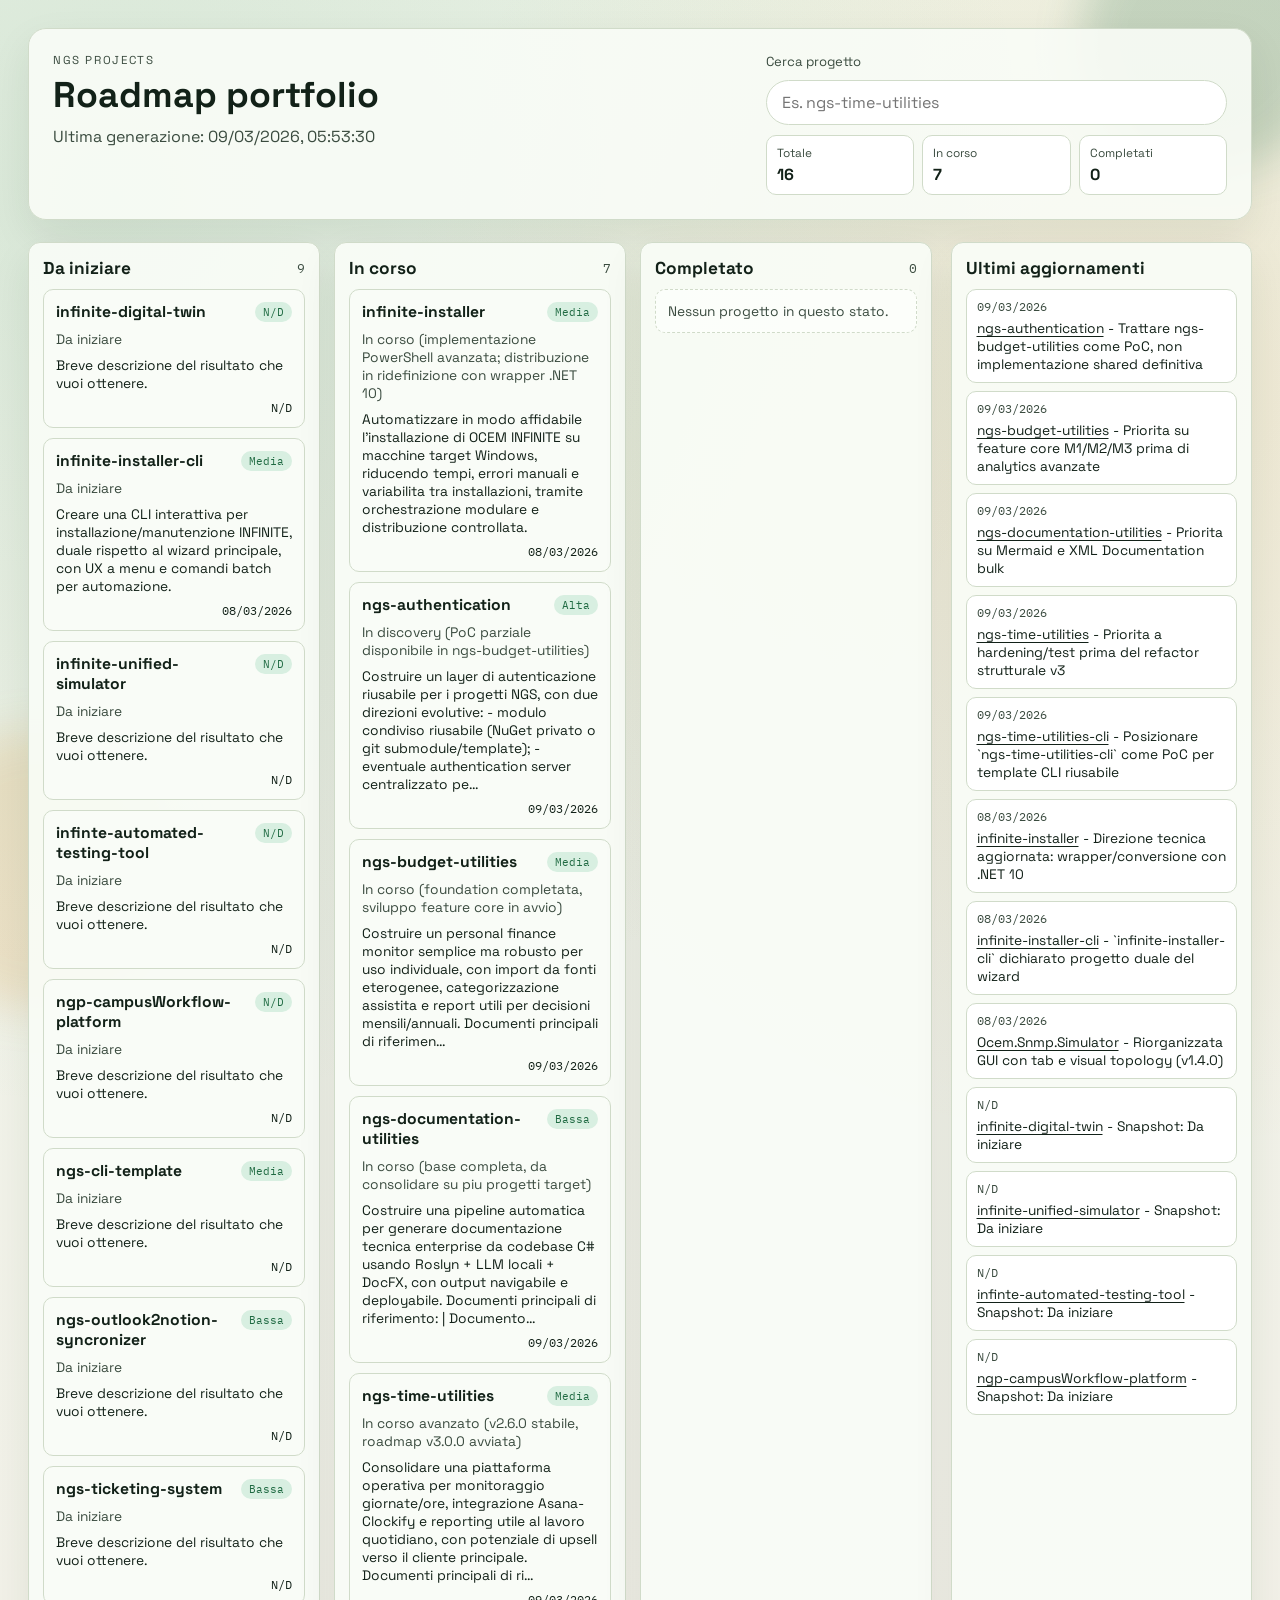
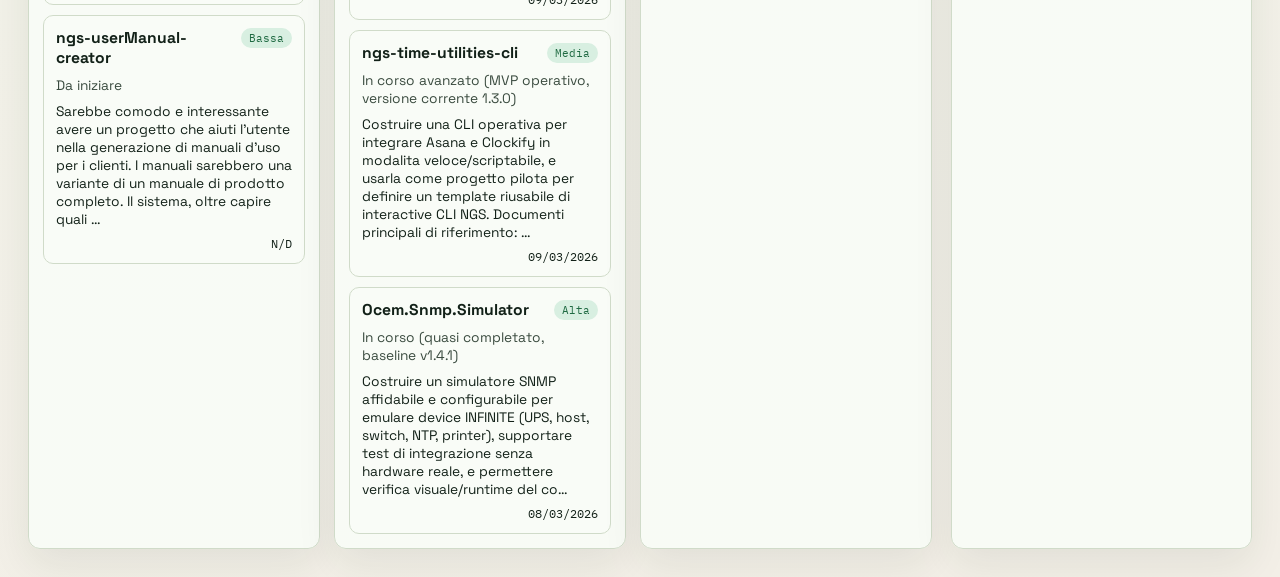
==== docs/index.html @ 1c03c7ab "Add GitHub Pages project dashboard and README-driven project pages" ====
<!doctype html>
<html lang="it">
<head>
  <meta charset="utf-8" />
  <meta name="viewport" content="width=device-width, initial-scale=1" />
  <title>NGS Projects - Home</title>
  <meta name="description" content="Panoramica progetti NGS con stato avanzamento e ultimi aggiornamenti." />
  <link rel="preconnect" href="https://fonts.googleapis.com" />
  <link rel="preconnect" href="https://fonts.gstatic.com" crossorigin />
  <link href="https://fonts.googleapis.com/css2?family=Space+Grotesk:wght@400;500;700&family=IBM+Plex+Mono:wght@400;500&display=swap" rel="stylesheet" />
  <link rel="stylesheet" href="./assets/styles.css" />
</head>
<body data-page="index">
  <div class="ambient ambient-top"></div>
  <div class="ambient ambient-bottom"></div>

  <header class="hero">
    <div>
      <p class="hero-kicker">NGS PROJECTS</p>
      <h1>Roadmap portfolio</h1>
      <p id="generated-at" class="hero-meta">Caricamento dati...</p>
    </div>
    <div class="hero-side">
      <label for="search-input" class="field-label">Cerca progetto</label>
      <input id="search-input" type="search" placeholder="Es. ngs-time-utilities" autocomplete="off" />
      <div class="stats" id="stats"></div>
    </div>
  </header>

  <main class="layout">
    <section class="columns">
      <article class="column" data-status="Da iniziare">
        <header class="column-header">
          <h2>Da iniziare</h2>
          <span class="count" id="count-da-iniziare">0</span>
        </header>
        <div class="cards" id="cards-da-iniziare"></div>
      </article>

      <article class="column" data-status="In corso">
        <header class="column-header">
          <h2>In corso</h2>
          <span class="count" id="count-in-corso">0</span>
        </header>
        <div class="cards" id="cards-in-corso"></div>
      </article>

      <article class="column" data-status="Completato">
        <header class="column-header">
          <h2>Completato</h2>
          <span class="count" id="count-completato">0</span>
        </header>
        <div class="cards" id="cards-completato"></div>
      </article>
    </section>

    <aside class="updates">
      <header class="updates-header">
        <h2>Ultimi aggiornamenti</h2>
      </header>
      <ol id="updates-list" class="updates-list"></ol>
    </aside>
  </main>

  <template id="project-card-template">
    <a class="project-card" href="#">
      <div class="project-top">
        <h3></h3>
        <span class="pill"></span>
      </div>
      <p class="project-status"></p>
      <p class="project-objective"></p>
      <div class="project-bottom">
        <span class="mono project-date"></span>
      </div>
    </a>
  </template>

  <script src="./assets/site.js"></script>
</body>
</html>
---- docs/assets/styles.css ----
:root {
  --bg-main: #eff5ea;
  --bg-accent: #f3efe7;
  --ink: #122118;
  --ink-soft: #3a4b3f;
  --line: #d0dbc9;
  --card: #f9fcf7;
  --highlight: #1f6a42;
  --highlight-soft: #d8efe1;
  --warn: #d7891d;
  --radius-lg: 18px;
  --radius-md: 12px;
  --shadow: 0 16px 40px rgba(23, 49, 31, 0.08);
}

* {
  box-sizing: border-box;
}

html,
body {
  margin: 0;
  padding: 0;
}

body {
  min-height: 100vh;
  font-family: "Space Grotesk", "Segoe UI", sans-serif;
  color: var(--ink);
  background:
    radial-gradient(circle at 9% 9%, rgba(70, 145, 97, 0.14), transparent 40%),
    radial-gradient(circle at 90% 18%, rgba(215, 137, 29, 0.12), transparent 36%),
    linear-gradient(170deg, var(--bg-main), var(--bg-accent));
  padding: 28px;
  position: relative;
  overflow-x: hidden;
}

a {
  color: inherit;
  text-decoration: none;
}

.ambient {
  position: fixed;
  pointer-events: none;
  z-index: -1;
  border-radius: 999px;
  filter: blur(22px);
}

.ambient-top {
  width: 260px;
  height: 260px;
  top: -90px;
  right: -60px;
  background: rgba(31, 106, 66, 0.2);
}

.ambient-bottom {
  width: 280px;
  height: 280px;
  left: -100px;
  bottom: -110px;
  background: rgba(215, 137, 29, 0.16);
}

.hero,
.detail-hero {
  border: 1px solid var(--line);
  border-radius: var(--radius-lg);
  background: rgba(249, 252, 247, 0.9);
  box-shadow: var(--shadow);
  padding: 24px;
}

.hero {
  display: grid;
  grid-template-columns: minmax(260px, 1.5fr) minmax(260px, 1fr);
  gap: 22px;
  margin-bottom: 22px;
}

.hero-kicker {
  margin: 0 0 8px;
  font-size: 0.72rem;
  letter-spacing: 0.14em;
  text-transform: uppercase;
  color: var(--ink-soft);
}

h1 {
  margin: 0;
  line-height: 1.1;
  font-size: clamp(1.8rem, 2.8vw, 2.6rem);
}

.hero-meta {
  margin: 12px 0 0;
  color: var(--ink-soft);
}

.hero-side {
  display: grid;
  gap: 10px;
  align-content: start;
}

.field-label {
  font-size: 0.82rem;
  color: var(--ink-soft);
}

#search-input {
  border: 1px solid var(--line);
  border-radius: 999px;
  padding: 11px 15px;
  font: inherit;
  background: #ffffff;
}

#search-input:focus {
  outline: 2px solid rgba(31, 106, 66, 0.25);
  border-color: var(--highlight);
}

.stats {
  display: grid;
  grid-template-columns: repeat(3, minmax(0, 1fr));
  gap: 8px;
}

.stat-chip {
  border: 1px solid var(--line);
  border-radius: 10px;
  background: #ffffff;
  padding: 9px 10px;
}

.stat-label {
  display: block;
  font-size: 0.74rem;
  color: var(--ink-soft);
}

.stat-value {
  display: block;
  margin-top: 4px;
  font-weight: 700;
}

.layout {
  display: grid;
  grid-template-columns: minmax(0, 3fr) minmax(260px, 1fr);
  gap: 18px;
}

.columns {
  display: grid;
  grid-template-columns: repeat(3, minmax(0, 1fr));
  gap: 14px;
}

.column,
.updates,
.markdown-shell,
.detail-side {
  border: 1px solid var(--line);
  border-radius: var(--radius-md);
  background: rgba(249, 252, 247, 0.92);
  box-shadow: var(--shadow);
  min-height: 120px;
}

.column {
  padding: 14px;
}

.column-header {
  display: flex;
  align-items: center;
  justify-content: space-between;
  margin-bottom: 10px;
}

.column-header h2,
.updates-header h2,
.markdown-shell h2,
.detail-side h2 {
  margin: 0;
  font-size: 1.08rem;
}

.count {
  font-family: "IBM Plex Mono", monospace;
  font-size: 0.84rem;
  color: var(--ink-soft);
}

.cards {
  display: grid;
  gap: 10px;
}

.project-card {
  border: 1px solid var(--line);
  border-radius: 10px;
  padding: 12px;
  background: var(--card);
  display: grid;
  gap: 8px;
  transition: transform 0.16s ease, border-color 0.16s ease, box-shadow 0.16s ease;
}

.project-card:hover {
  transform: translateY(-2px);
  border-color: var(--highlight);
  box-shadow: 0 10px 28px rgba(31, 106, 66, 0.12);
}

.project-top {
  display: flex;
  align-items: flex-start;
  justify-content: space-between;
  gap: 10px;
}

.project-top h3 {
  margin: 0;
  font-size: 0.98rem;
}

.pill {
  font-family: "IBM Plex Mono", monospace;
  font-size: 0.7rem;
  border-radius: 999px;
  background: var(--highlight-soft);
  color: var(--highlight);
  padding: 3px 8px;
  white-space: nowrap;
}

.project-status,
.project-objective {
  margin: 0;
  font-size: 0.86rem;
  color: var(--ink-soft);
}

.project-objective {
  color: var(--ink);
}

.project-bottom {
  display: flex;
  justify-content: flex-end;
}

.mono {
  font-family: "IBM Plex Mono", monospace;
  font-size: 0.75rem;
}

.updates {
  padding: 14px;
}

.updates-list {
  margin: 10px 0 0;
  padding: 0;
  list-style: none;
  display: grid;
  gap: 8px;
}

.update-item {
  border: 1px solid var(--line);
  border-radius: 10px;
  background: #ffffff;
  padding: 9px 10px;
}

.update-item a {
  text-decoration: underline;
  text-decoration-thickness: 1px;
  text-underline-offset: 3px;
}

.update-date {
  display: block;
  font-family: "IBM Plex Mono", monospace;
  font-size: 0.74rem;
  color: var(--ink-soft);
}

.update-summary {
  margin: 5px 0 0;
  font-size: 0.86rem;
}

.back-link {
  display: inline-block;
  font-size: 0.9rem;
  color: var(--highlight);
  margin-bottom: 12px;
}

.detail-meta {
  display: flex;
  flex-wrap: wrap;
  gap: 8px;
  margin-top: 12px;
}

.meta-pill {
  border: 1px solid var(--line);
  border-radius: 999px;
  padding: 4px 9px;
  font-size: 0.8rem;
  background: #ffffff;
}

.detail-layout {
  margin-top: 18px;
  display: grid;
  grid-template-columns: minmax(230px, 0.85fr) minmax(0, 2.2fr);
  gap: 14px;
}

.detail-side {
  padding: 14px;
  align-self: start;
}

.detail-side dl {
  margin: 10px 0 16px;
  display: grid;
  gap: 8px;
}

.detail-side dt {
  font-size: 0.74rem;
  color: var(--ink-soft);
}

.detail-side dd {
  margin: 2px 0 0;
  font-size: 0.9rem;
}

.latest-decision {
  border: 1px solid var(--line);
  border-radius: 10px;
  background: #ffffff;
  padding: 10px;
  font-size: 0.88rem;
  display: grid;
  gap: 6px;
}

.markdown-shell {
  padding: 16px;
}

.markdown-body {
  line-height: 1.65;
}

.markdown-body h1,
.markdown-body h2,
.markdown-body h3 {
  line-height: 1.25;
  margin-top: 1.4em;
  margin-bottom: 0.55em;
}

.markdown-body p,
.markdown-body ul,
.markdown-body ol,
.markdown-body table {
  margin-top: 0;
  margin-bottom: 1em;
}

.markdown-body table {
  width: 100%;
  border-collapse: collapse;
  display: block;
  overflow-x: auto;
}

.markdown-body th,
.markdown-body td {
  border: 1px solid var(--line);
  padding: 6px 8px;
  text-align: left;
  font-size: 0.9rem;
}

.markdown-body code {
  font-family: "IBM Plex Mono", monospace;
  background: rgba(31, 106, 66, 0.09);
  border-radius: 4px;
  padding: 1px 4px;
}

.markdown-body pre {
  overflow: auto;
  background: #102016;
  color: #e8f2ea;
  border-radius: 10px;
  padding: 12px;
}

.empty {
  border: 1px dashed var(--line);
  border-radius: 10px;
  padding: 12px;
  font-size: 0.86rem;
  color: var(--ink-soft);
  background: rgba(255, 255, 255, 0.55);
}

@keyframes rise-in {
  from {
    opacity: 0;
    transform: translateY(10px);
  }
  to {
    opacity: 1;
    transform: translateY(0);
  }
}

.column,
.updates,
.detail-side,
.markdown-shell {
  animation: rise-in 0.32s ease;
}

@media (max-width: 1200px) {
  .layout {
    grid-template-columns: 1fr;
  }

  .updates {
    order: -1;
  }
}

@media (max-width: 980px) {
  .hero {
    grid-template-columns: 1fr;
  }

  .columns {
    grid-template-columns: 1fr;
  }

  .detail-layout {
    grid-template-columns: 1fr;
  }
}

@media (max-width: 640px) {
  body {
    padding: 16px;
  }

  .hero,
  .detail-hero,
  .column,
  .updates,
  .detail-side,
  .markdown-shell {
    padding: 12px;
  }

  .stats {
    grid-template-columns: 1fr;
  }
}
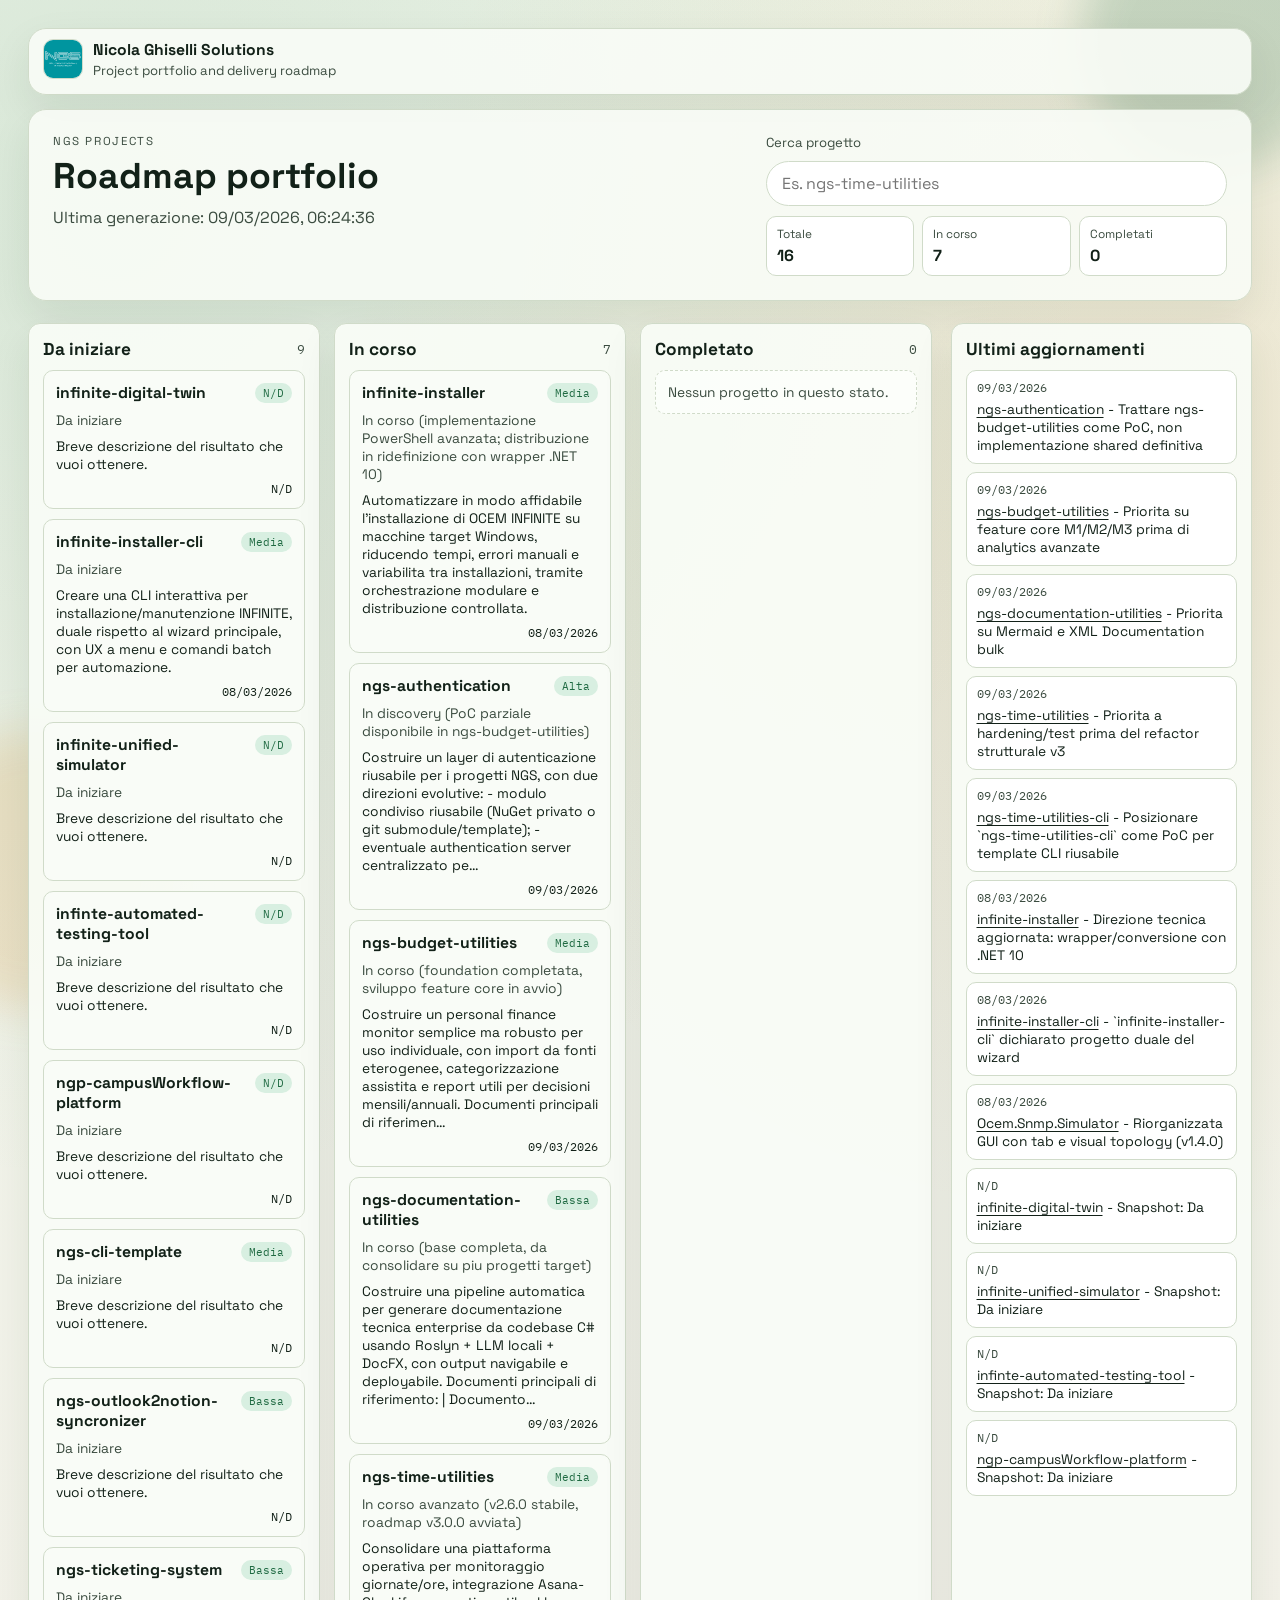
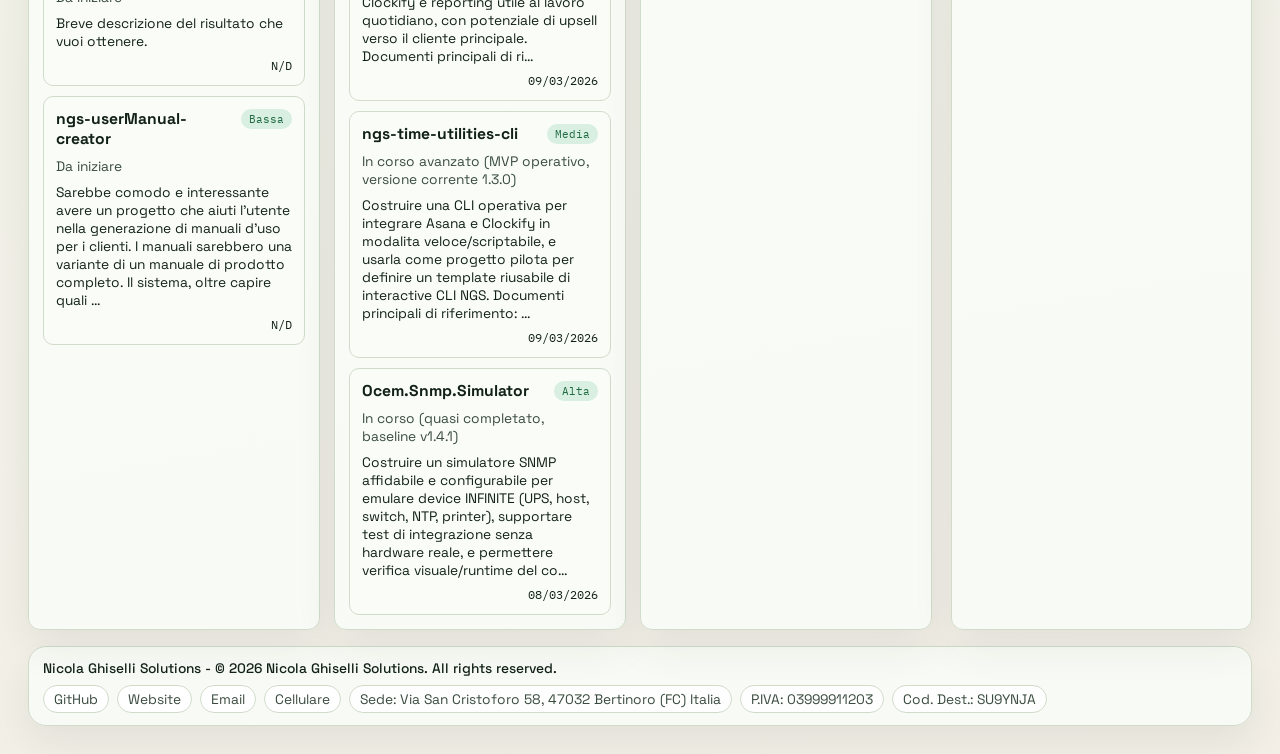
==== commit 8bb0c129: "- fixes github pages first version" ====
--- a/docs/index.html
+++ b/docs/index.html
@@ -13,6 +13,16 @@
 <body data-page="index">
   <div class="ambient ambient-top"></div>
   <div class="ambient ambient-bottom"></div>
+
+  <div class="brand-bar">
+    <a class="brand-link" href="./index.html">
+      <img id="brand-logo" class="brand-logo" src="./assets/ngs-mark.svg" alt="Logo" />
+      <div class="brand-text">
+        <strong id="brand-name">Nicola Ghiselli Solutions</strong>
+        <span id="brand-tagline">Project portfolio</span>
+      </div>
+    </a>
+  </div>
 
   <header class="hero">
     <div>
@@ -62,6 +72,11 @@
     </aside>
   </main>
 
+  <footer class="site-footer">
+    <div id="footer-company" class="footer-company"></div>
+    <div id="footer-links" class="footer-links"></div>
+  </footer>
+
   <template id="project-card-template">
     <a class="project-card" href="#">
       <div class="project-top">
@@ -76,6 +91,8 @@
     </a>
   </template>
 
+  <script src="./data/brand.js"></script>
+  <script src="./data/projects.js"></script>
   <script src="./assets/site.js"></script>
 </body>
 </html>
--- a/docs/assets/styles.css
+++ b/docs/assets/styles.css
@@ -65,12 +65,52 @@
   background: rgba(215, 137, 29, 0.16);
 }
 
+.brand-bar,
 .hero,
-.detail-hero {
+.detail-hero,
+.site-footer {
   border: 1px solid var(--line);
   border-radius: var(--radius-lg);
   background: rgba(249, 252, 247, 0.9);
   box-shadow: var(--shadow);
+}
+
+.brand-bar {
+  margin-bottom: 14px;
+  padding: 10px 14px;
+}
+
+.brand-link {
+  display: inline-flex;
+  align-items: center;
+  gap: 10px;
+}
+
+.brand-logo {
+  width: 40px;
+  height: 40px;
+  border-radius: 10px;
+  border: 1px solid var(--line);
+  background: #ffffff;
+  object-fit: contain;
+}
+
+.brand-text {
+  display: grid;
+  gap: 2px;
+}
+
+.brand-text strong {
+  font-size: 0.98rem;
+}
+
+.brand-text span {
+  font-size: 0.82rem;
+  color: var(--ink-soft);
+}
+
+.hero,
+.detail-hero {
   padding: 24px;
 }
 
@@ -412,6 +452,49 @@
   padding: 12px;
 }
 
+.site-footer {
+  margin-top: 16px;
+  padding: 12px 14px;
+  display: flex;
+  flex-wrap: wrap;
+  gap: 8px 14px;
+  align-items: center;
+  justify-content: space-between;
+  font-size: 0.86rem;
+  color: var(--ink-soft);
+}
+
+.footer-company {
+  font-weight: 500;
+  color: var(--ink);
+}
+
+.footer-links {
+  display: inline-flex;
+  flex-wrap: wrap;
+  gap: 8px;
+}
+
+.footer-link {
+  border: 1px solid var(--line);
+  border-radius: 999px;
+  padding: 4px 10px;
+  background: #ffffff;
+  color: var(--ink-soft);
+}
+
+.footer-link:hover {
+  color: var(--highlight);
+  border-color: var(--highlight);
+}
+
+.footer-item {
+  border: 1px solid var(--line);
+  border-radius: 999px;
+  padding: 4px 10px;
+  background: rgba(255, 255, 255, 0.75);
+  color: var(--ink-soft);
+}
 .empty {
   border: 1px dashed var(--line);
   border-radius: 10px;
@@ -432,10 +515,12 @@
   }
 }
 
+.brand-bar,
 .column,
 .updates,
 .detail-side,
-.markdown-shell {
+.markdown-shell,
+.site-footer {
   animation: rise-in 0.32s ease;
 }
 
@@ -466,6 +551,11 @@
 @media (max-width: 640px) {
   body {
     padding: 16px;
+  }
+
+  .brand-logo {
+    width: 34px;
+    height: 34px;
   }
 
   .hero,
@@ -473,11 +563,18 @@
   .column,
   .updates,
   .detail-side,
-  .markdown-shell {
+  .markdown-shell,
+  .site-footer {
     padding: 12px;
   }
 
   .stats {
     grid-template-columns: 1fr;
   }
-}
+
+  .site-footer {
+    align-items: flex-start;
+    flex-direction: column;
+  }
+}
+
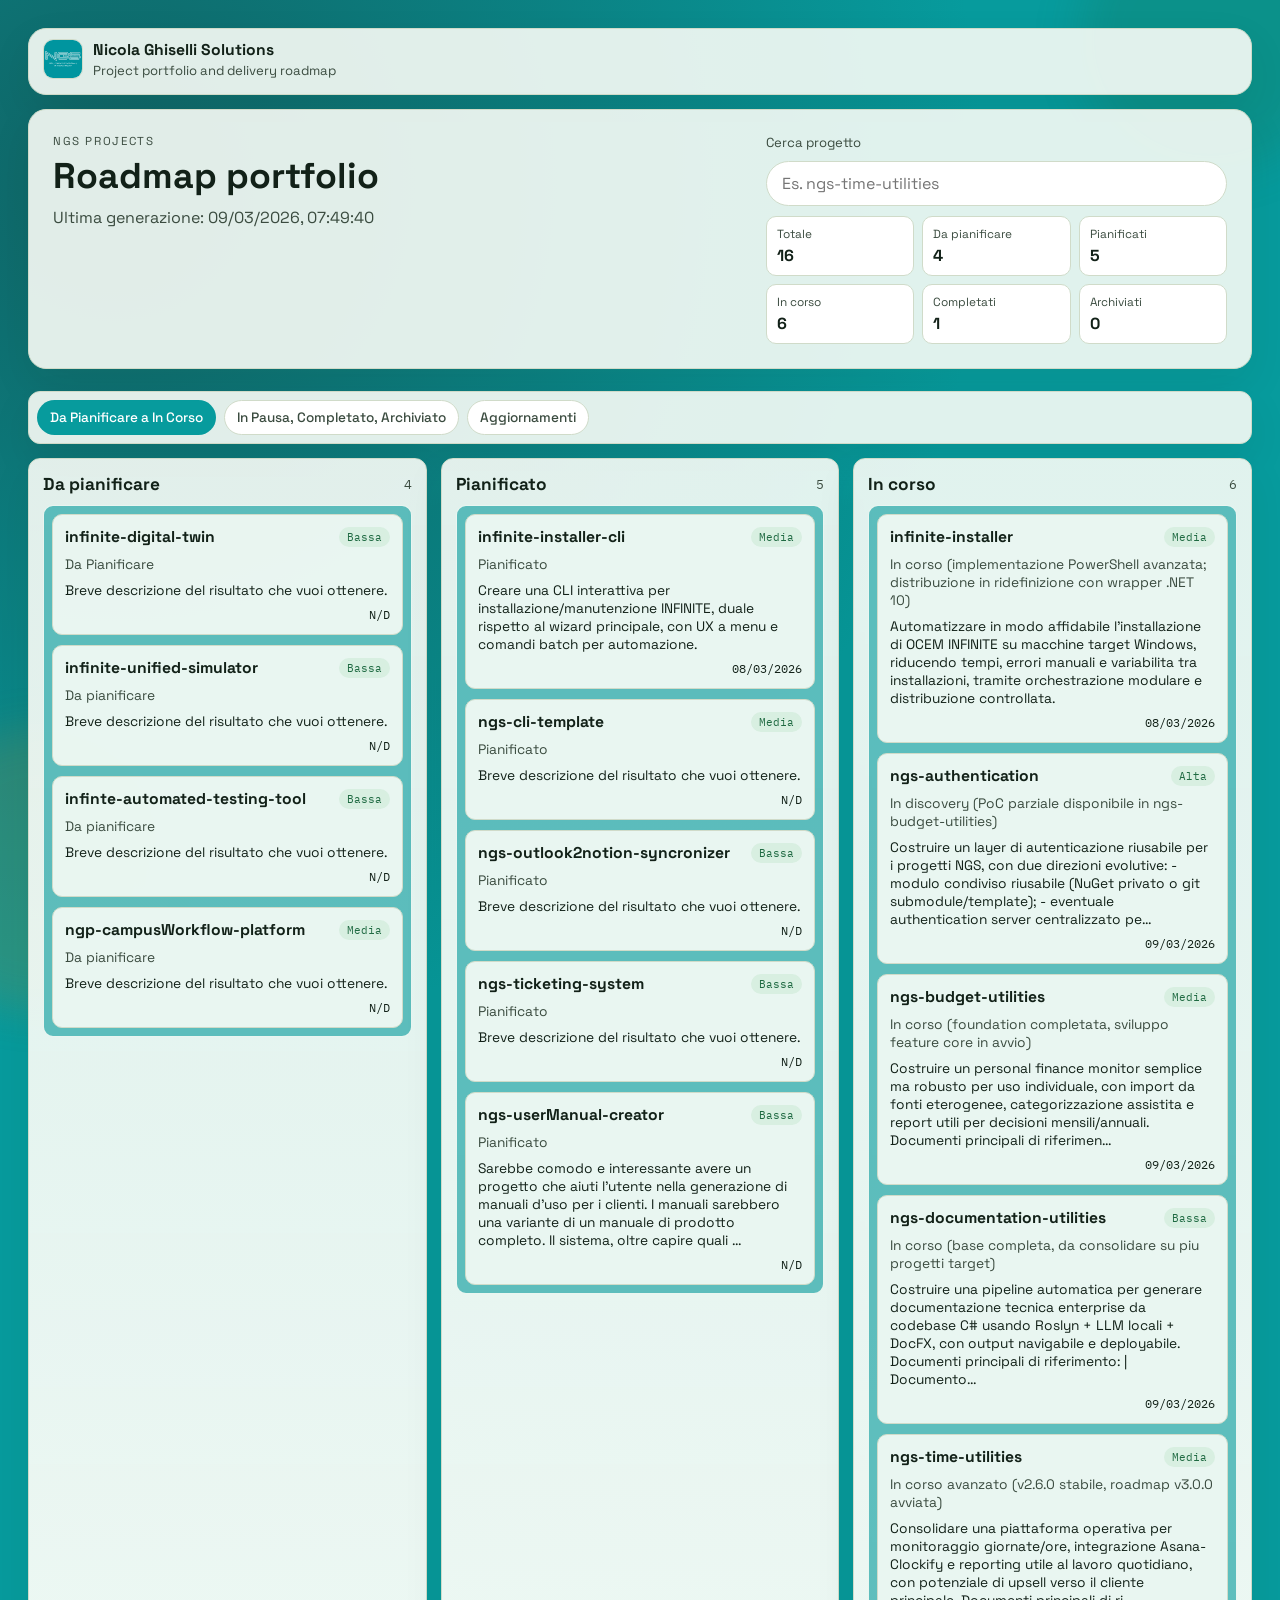
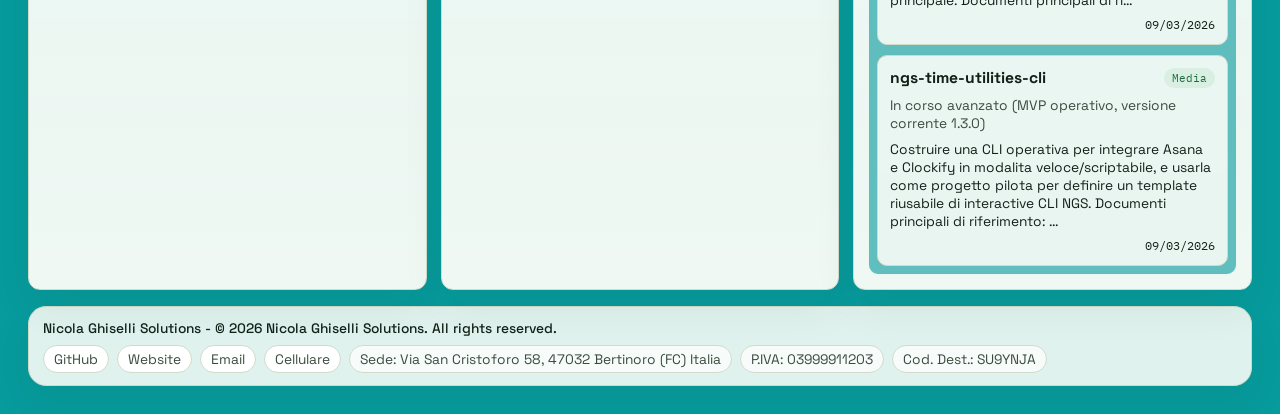
==== commit 9090a1a6: "- completata impostazione pagina statica" ====
--- a/docs/index.html
+++ b/docs/index.html
@@ -37,39 +37,77 @@
     </div>
   </header>
 
-  <main class="layout">
-    <section class="columns">
-      <article class="column" data-status="Da iniziare">
-        <header class="column-header">
-          <h2>Da iniziare</h2>
-          <span class="count" id="count-da-iniziare">0</span>
-        </header>
-        <div class="cards" id="cards-da-iniziare"></div>
-      </article>
+  <main class="home-tabs">
+    <nav class="tab-nav" role="tablist" aria-label="Board progetti">
+      <button class="tab-btn is-active" type="button" role="tab" aria-selected="true" data-tab-target="active">Da Pianificare a In Corso</button>
+      <button class="tab-btn" type="button" role="tab" aria-selected="false" data-tab-target="closed">In Pausa, Completato, Archiviato</button>
+      <button class="tab-btn" type="button" role="tab" aria-selected="false" data-tab-target="updates">Aggiornamenti</button>
+    </nav>
 
-      <article class="column" data-status="In corso">
-        <header class="column-header">
-          <h2>In corso</h2>
-          <span class="count" id="count-in-corso">0</span>
-        </header>
-        <div class="cards" id="cards-in-corso"></div>
-      </article>
+    <section class="tab-panel is-active" data-tab-panel="active">
+      <section class="columns">
+        <article class="column" data-status="Da pianificare">
+          <header class="column-header">
+            <h2>Da pianificare</h2>
+            <span class="count" id="count-da-pianificare">0</span>
+          </header>
+          <div class="cards" id="cards-da-pianificare"></div>
+        </article>
 
-      <article class="column" data-status="Completato">
-        <header class="column-header">
-          <h2>Completato</h2>
-          <span class="count" id="count-completato">0</span>
-        </header>
-        <div class="cards" id="cards-completato"></div>
-      </article>
+        <article class="column" data-status="Pianificato">
+          <header class="column-header">
+            <h2>Pianificato</h2>
+            <span class="count" id="count-pianificato">0</span>
+          </header>
+          <div class="cards" id="cards-pianificato"></div>
+        </article>
+
+        <article class="column" data-status="In corso">
+          <header class="column-header">
+            <h2>In corso</h2>
+            <span class="count" id="count-in-corso">0</span>
+          </header>
+          <div class="cards" id="cards-in-corso"></div>
+        </article>
+      </section>
     </section>
 
-    <aside class="updates">
-      <header class="updates-header">
-        <h2>Ultimi aggiornamenti</h2>
-      </header>
-      <ol id="updates-list" class="updates-list"></ol>
-    </aside>
+    <section class="tab-panel" data-tab-panel="closed" hidden>
+      <section class="columns">
+        <article class="column" data-status="In pausa">
+          <header class="column-header">
+            <h2>In pausa</h2>
+            <span class="count" id="count-in-pausa">0</span>
+          </header>
+          <div class="cards" id="cards-in-pausa"></div>
+        </article>
+
+        <article class="column" data-status="Completato">
+          <header class="column-header">
+            <h2>Completato</h2>
+            <span class="count" id="count-completato">0</span>
+          </header>
+          <div class="cards" id="cards-completato"></div>
+        </article>
+
+        <article class="column" data-status="Archiviato">
+          <header class="column-header">
+            <h2>Archiviato</h2>
+            <span class="count" id="count-archiviato">0</span>
+          </header>
+          <div class="cards" id="cards-archiviato"></div>
+        </article>
+      </section>
+    </section>
+
+    <section class="tab-panel" data-tab-panel="updates" hidden>
+      <aside class="updates updates-full">
+        <header class="updates-header">
+          <h2>Ultimi aggiornamenti</h2>
+        </header>
+        <ol id="updates-list" class="updates-list"></ol>
+      </aside>
+    </section>
   </main>
 
   <footer class="site-footer">
--- a/docs/assets/styles.css
+++ b/docs/assets/styles.css
@@ -1,16 +1,24 @@
 :root {
-  --bg-main: #eff5ea;
+  --bg-main: #079b9d;
   --bg-accent: #f3efe7;
   --ink: #122118;
   --ink-soft: #3a4b3f;
   --line: #d0dbc9;
-  --card: #f9fcf7;
+  /* --card: #f9fcf7; */
+  --card: rgba(249, 252, 247, 0.9);
   --highlight: #1f6a42;
   --highlight-soft: #d8efe1;
   --warn: #d7891d;
+  --brand-color: #079b9d9d;
+  --brand-color-light: #079b9d;
+  --brand-cyan: #7dfcff;
+  --brand-cyan-soft: rgba(249, 252, 247, 0.9);
+  --brand-cyan-line: rgba(249, 252, 247, 0.9);
   --radius-lg: 18px;
   --radius-md: 12px;
   --shadow: 0 16px 40px rgba(23, 49, 31, 0.08);
+  --white: #ffffff;
+  --black: #000000;
 }
 
 * {
@@ -27,10 +35,14 @@
   min-height: 100vh;
   font-family: "Space Grotesk", "Segoe UI", sans-serif;
   color: var(--ink);
-  background:
+  /* background:
     radial-gradient(circle at 9% 9%, rgba(70, 145, 97, 0.14), transparent 40%),
     radial-gradient(circle at 90% 18%, rgba(215, 137, 29, 0.12), transparent 36%),
-    linear-gradient(170deg, var(--bg-main), var(--bg-accent));
+    linear-gradient(170deg, var(--bg-main), var(--bg-accent)); */
+  background:
+  	radial-gradient(circle at 9% 9%, #106465, #079b9d 40%), 
+	radial-gradient(circle at 90% 18%, #079b9d, transparent 36%), 
+	linear-gradient(170deg, var(--bg-main), #079b9d);
   padding: 28px;
   position: relative;
   overflow-x: hidden;
@@ -189,16 +201,64 @@
   font-weight: 700;
 }
 
-.layout {
-  display: grid;
-  grid-template-columns: minmax(0, 3fr) minmax(260px, 1fr);
-  gap: 18px;
+.home-tabs {
+  display: grid;
+  gap: 14px;
+}
+
+.tab-nav {
+  display: flex;
+  flex-wrap: wrap;
+  gap: 8px;
+  border: 1px solid var(--line);
+  border-radius: var(--radius-md);
+  background: rgba(249, 252, 247, 0.9);
+  box-shadow: var(--shadow);
+  padding: 8px;
+}
+
+.tab-btn {
+  border: 1px solid var(--line);
+  border-radius: 999px;
+  background: #ffffff;
+  color: var(--ink-soft);
+  font: inherit;
+  font-size: 0.85rem;
+  font-weight: 500;
+  padding: 8px 12px;
+  cursor: pointer;
+}
+
+.tab-btn:hover {
+  border-color: var(--highlight);
+  color: var(--highlight);
+}
+
+.tab-btn.is-active {
+  /* background: var(--highlight-soft); */
+  background: var(--brand-color-light);
+  /* border-color: var(--highlight); */
+  border-color: var(--brand-color);
+  /* color: var(--highlight); */
+  color: var(--white);
+}
+
+.tab-panel {
+  display: none;
+}
+
+.tab-panel.is-active {
+  display: block;
 }
 
 .columns {
   display: grid;
   grid-template-columns: repeat(3, minmax(0, 1fr));
   gap: 14px;
+}
+
+.updates-full {
+  min-height: 320px;
 }
 
 .column,
@@ -207,7 +267,7 @@
 .detail-side {
   border: 1px solid var(--line);
   border-radius: var(--radius-md);
-  background: rgba(249, 252, 247, 0.92);
+  background: linear-gradient(180deg, var(--brand-cyan-soft), rgba(249, 252, 247, 0.92) 46%, rgba(249, 252, 247, 0.96));
   box-shadow: var(--shadow);
   min-height: 120px;
 }
@@ -240,6 +300,10 @@
 .cards {
   display: grid;
   gap: 10px;
+  background: var(--brand-color);
+  border: 1px solid var(--brand-cyan-line);
+  border-radius: 10px;
+  padding: 8px;
 }
 
 .project-card {
@@ -525,12 +589,8 @@
 }
 
 @media (max-width: 1200px) {
-  .layout {
-    grid-template-columns: 1fr;
-  }
-
-  .updates {
-    order: -1;
+  .home-tabs {
+    gap: 12px;
   }
 }
 
@@ -578,3 +638,6 @@
   }
 }
 
+
+
+
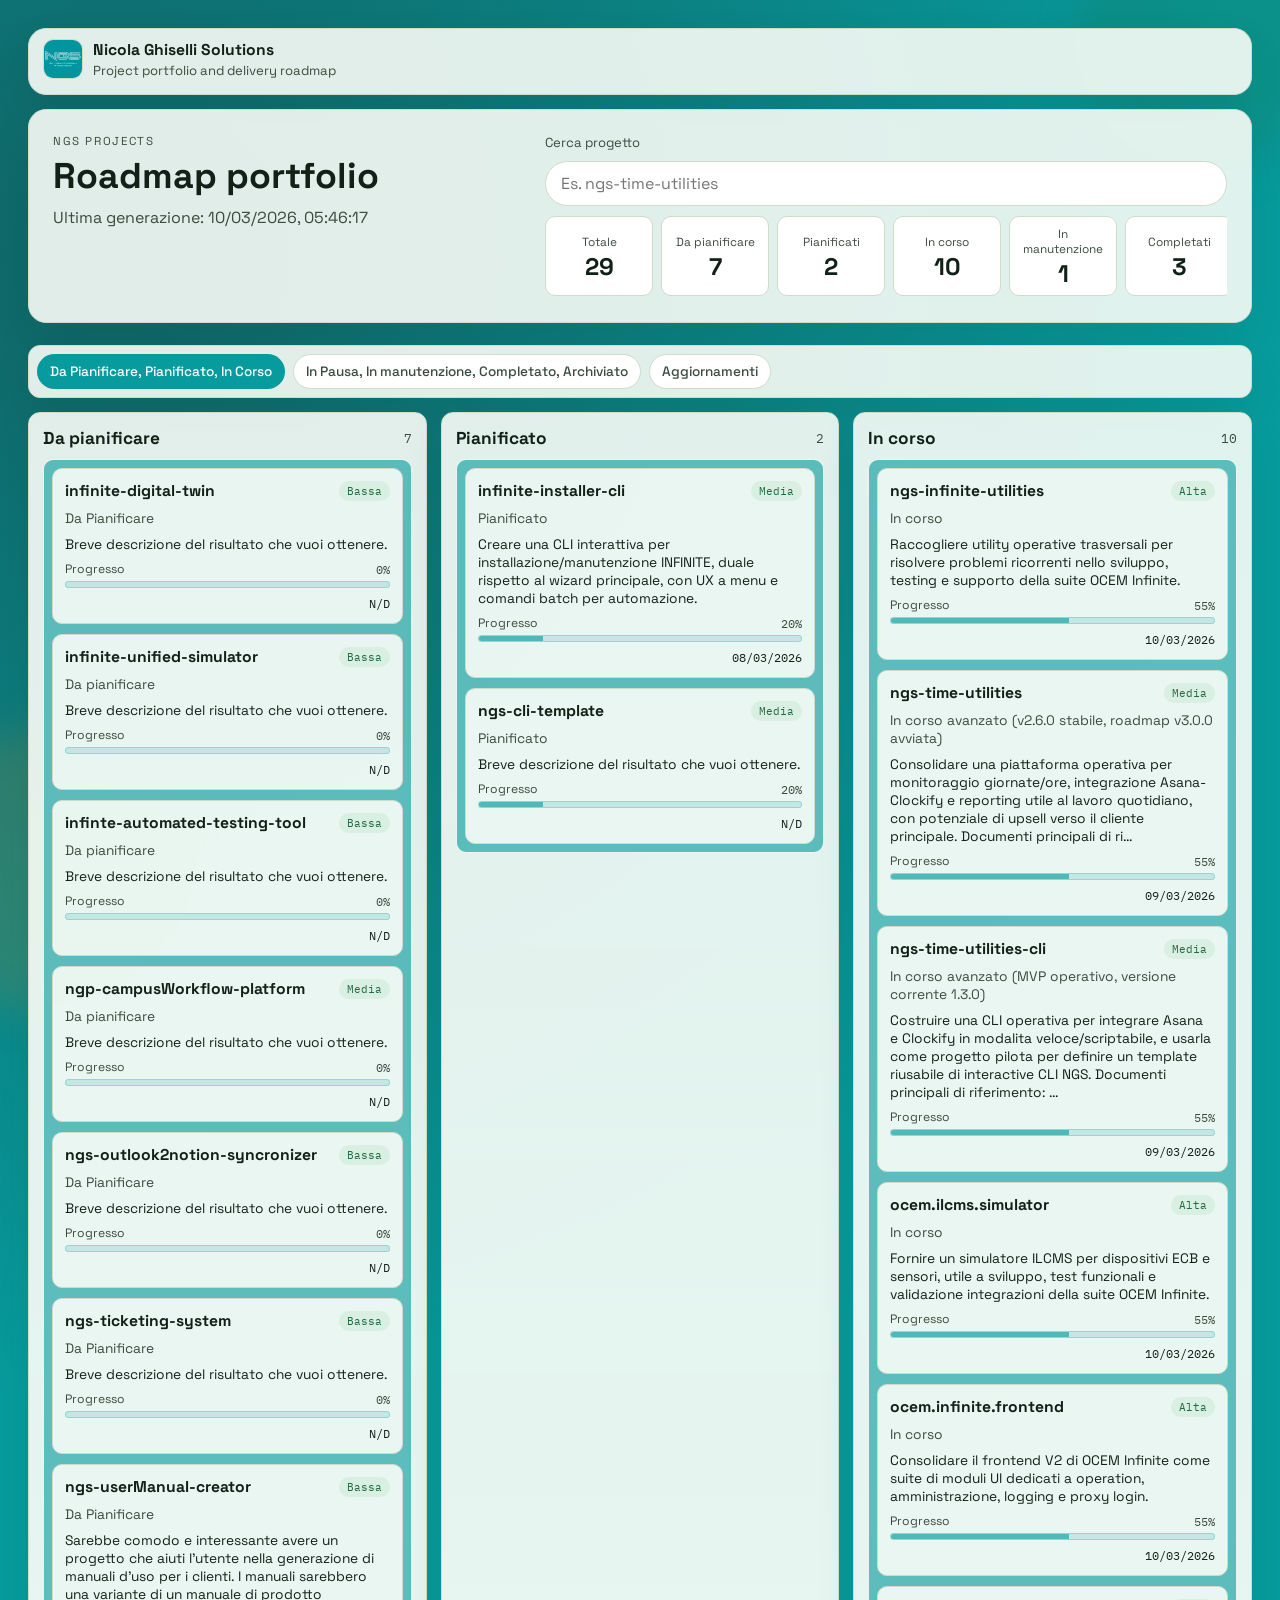
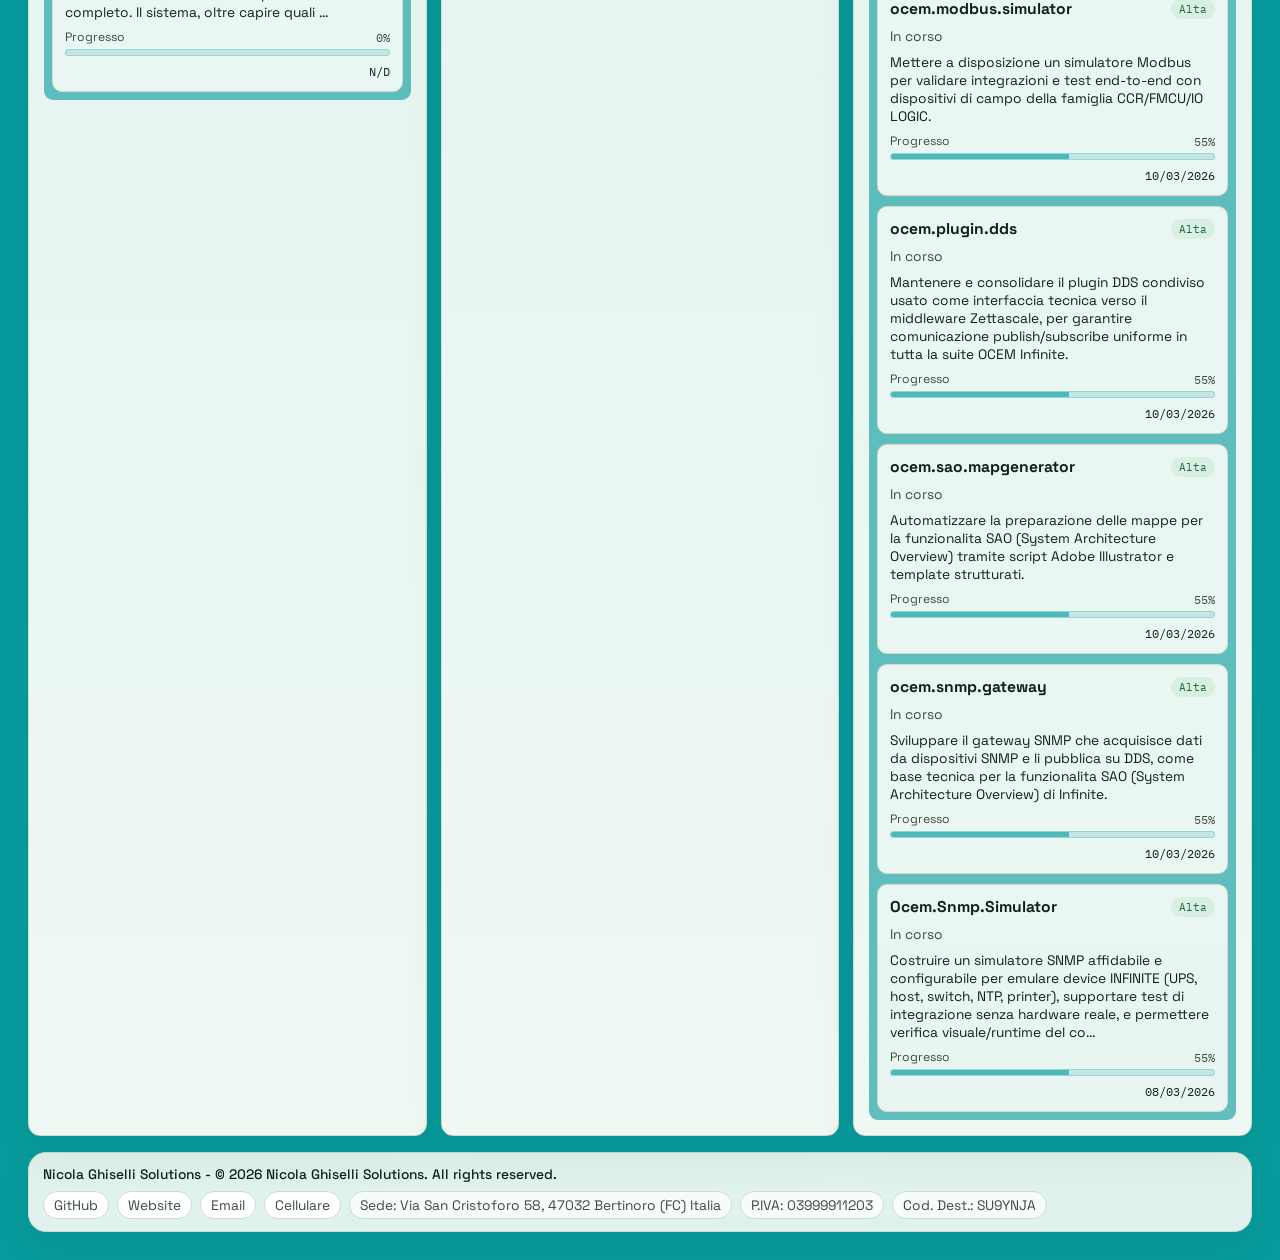
==== commit ff02ac51: "- added all projects - improved frontend - added project rules" ====
--- a/docs/index.html
+++ b/docs/index.html
@@ -39,8 +39,8 @@
 
   <main class="home-tabs">
     <nav class="tab-nav" role="tablist" aria-label="Board progetti">
-      <button class="tab-btn is-active" type="button" role="tab" aria-selected="true" data-tab-target="active">Da Pianificare a In Corso</button>
-      <button class="tab-btn" type="button" role="tab" aria-selected="false" data-tab-target="closed">In Pausa, Completato, Archiviato</button>
+      <button class="tab-btn is-active" type="button" role="tab" aria-selected="true" data-tab-target="active">Da Pianificare, Pianificato, In Corso</button>
+      <button class="tab-btn" type="button" role="tab" aria-selected="false" data-tab-target="closed">In Pausa, In manutenzione, Completato, Archiviato</button>
       <button class="tab-btn" type="button" role="tab" aria-selected="false" data-tab-target="updates">Aggiornamenti</button>
     </nav>
 
@@ -73,13 +73,21 @@
     </section>
 
     <section class="tab-panel" data-tab-panel="closed" hidden>
-      <section class="columns">
+      <section class="columns columns-closed">
         <article class="column" data-status="In pausa">
           <header class="column-header">
             <h2>In pausa</h2>
             <span class="count" id="count-in-pausa">0</span>
           </header>
           <div class="cards" id="cards-in-pausa"></div>
+        </article>
+
+        <article class="column" data-status="In manutenzione">
+          <header class="column-header">
+            <h2>In manutenzione</h2>
+            <span class="count" id="count-in-manutenzione">0</span>
+          </header>
+          <div class="cards" id="cards-in-manutenzione"></div>
         </article>
 
         <article class="column" data-status="Completato">
@@ -123,6 +131,15 @@
       </div>
       <p class="project-status"></p>
       <p class="project-objective"></p>
+      <div class="project-progress">
+        <div class="project-progress-head">
+          <span class="project-progress-title">Progresso</span>
+          <span class="mono project-progress-label">0%</span>
+        </div>
+        <div class="project-progress-bar" role="progressbar" aria-valuemin="0" aria-valuemax="100" aria-valuenow="0">
+          <span class="project-progress-value" style="width: 0%"></span>
+        </div>
+      </div>
       <div class="project-bottom">
         <span class="mono project-date"></span>
       </div>
--- a/docs/assets/styles.css
+++ b/docs/assets/styles.css
@@ -128,7 +128,7 @@
 
 .hero {
   display: grid;
-  grid-template-columns: minmax(260px, 1.5fr) minmax(260px, 1fr);
+  grid-template-columns: minmax(280px, 1fr) minmax(620px, 1.45fr);
   gap: 22px;
   margin-bottom: 22px;
 }
@@ -177,9 +177,11 @@
 }
 
 .stats {
-  display: grid;
-  grid-template-columns: repeat(3, minmax(0, 1fr));
+  display: flex;
+  flex-wrap: nowrap;
   gap: 8px;
+  overflow-x: auto;
+  padding-bottom: 2px;
 }
 
 .stat-chip {
@@ -187,18 +189,30 @@
   border-radius: 10px;
   background: #ffffff;
   padding: 9px 10px;
+  min-width: 108px;
+  min-height: 74px;
+  flex: 1 0 108px;
+  display: flex;
+  flex-direction: column;
+  align-items: center;
+  justify-content: center;
+  text-align: center;
 }
 
 .stat-label {
   display: block;
   font-size: 0.74rem;
   color: var(--ink-soft);
+  text-align: center;
 }
 
 .stat-value {
   display: block;
-  margin-top: 4px;
+  margin-top: 6px;
   font-weight: 700;
+  font-size: 1.5rem;
+  line-height: 1;
+  text-align: center;
 }
 
 .home-tabs {
@@ -257,6 +271,10 @@
   gap: 14px;
 }
 
+.columns-closed {
+  grid-template-columns: repeat(4, minmax(0, 1fr));
+}
+
 .updates-full {
   min-height: 320px;
 }
@@ -353,6 +371,41 @@
 
 .project-objective {
   color: var(--ink);
+}
+
+.project-progress {
+  display: grid;
+  gap: 4px;
+}
+
+.project-progress-head {
+  display: flex;
+  justify-content: space-between;
+  align-items: center;
+}
+
+.project-progress-title {
+  font-size: 0.76rem;
+  color: var(--ink-soft);
+}
+
+.project-progress-label {
+  color: var(--ink-soft);
+}
+
+.project-progress-bar {
+  height: 7px;
+  border-radius: 999px;
+  background: rgba(7, 155, 157, 0.16);
+  border: 1px solid rgba(7, 155, 157, 0.24);
+  overflow: hidden;
+}
+
+.project-progress-value {
+  display: block;
+  height: 100%;
+  width: 0;
+  background: var(--brand-color);
 }
 
 .project-bottom {
@@ -641,3 +694,6 @@
 
 
 
+
+
+
